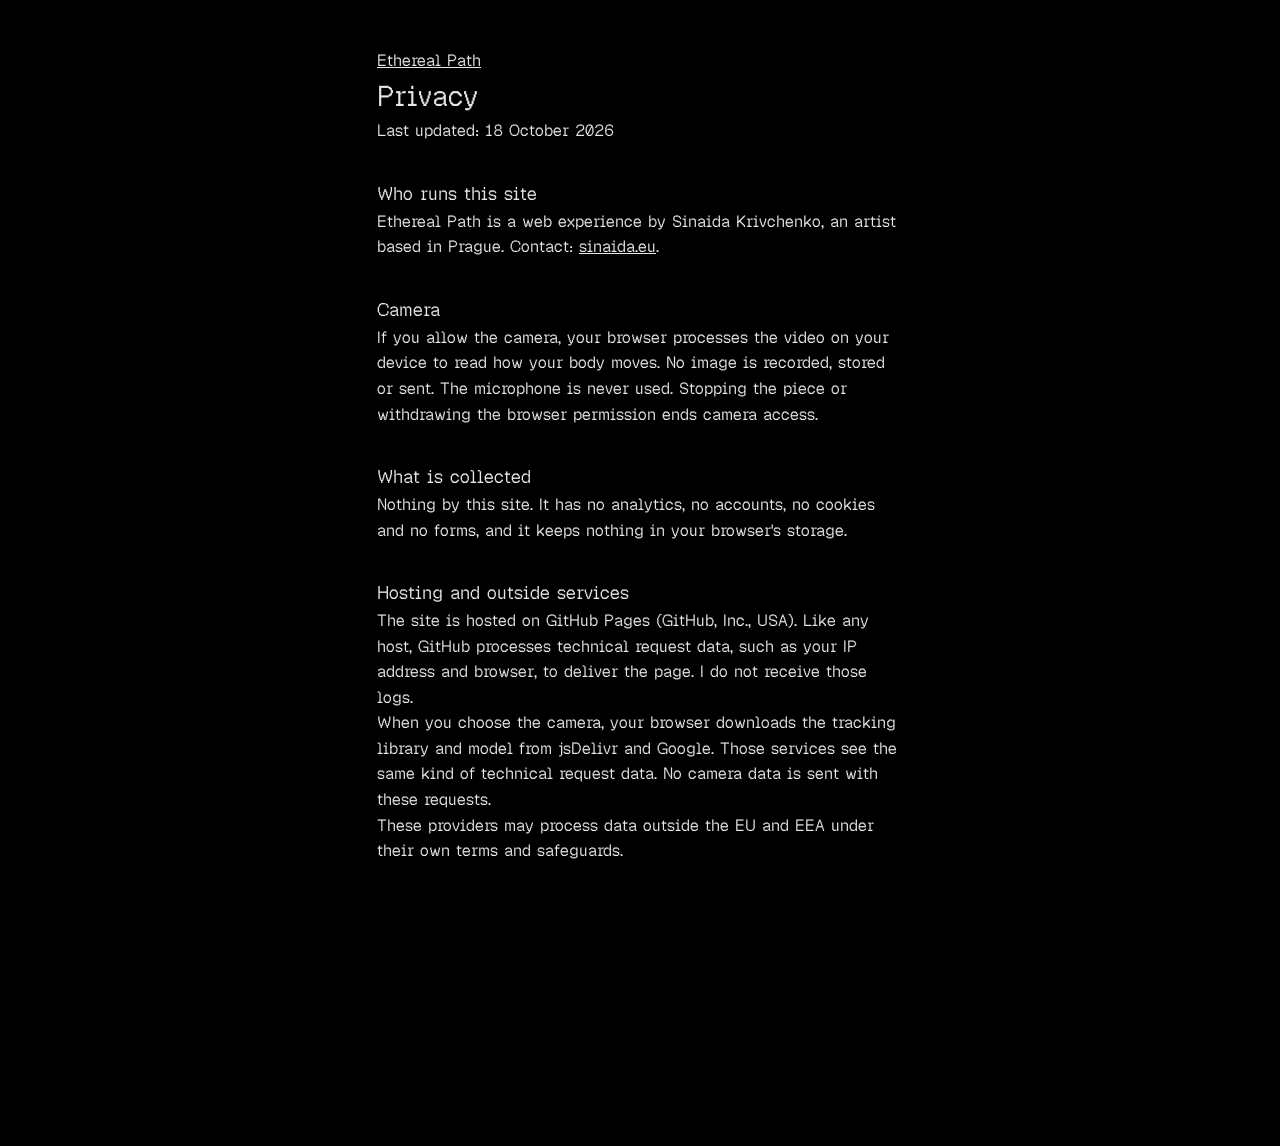
==== privacy.html @ def52b4b "Release 26.10.18 Co-Authored-By: Claude Opus 5.5 <noreply@anthropic.com>" ====
<!doctype html>
<html lang="en">
<head>
  <meta charset="UTF-8">
  <meta name="viewport" content="width=device-width, initial-scale=1.0">
  <title>Privacy | Ethereal Path</title>
  <meta name="description" content="Privacy policy for Ethereal Path, a web experience by Sinaida Krivchenko.">
  <link rel="stylesheet" href="css/main.css">
  <style>
    body { overflow: auto; background: #000; color: #e8e8e8; }
    main { max-width: 62ch; margin: 0 auto; padding: 48px 16px 64px; font-family: 'Geist Pixel', monospace; line-height: 1.6; }
    h1 { font-size: 28px; font-weight: 400; } h2 { font-size: 18px; font-weight: 400; margin-top: 2em; }
    a { color: inherit; }
  </style>
</head>
<body>
  <main>
    <p><a href="./">Ethereal Path</a></p>
    <h1>Privacy</h1>
    <p>Last updated: 18 October 2026</p>

    <h2>Who runs this site</h2>
    <p>Ethereal Path is a web experience by Sinaida Krivchenko, an artist based in Prague. Contact: <a href="https://sinaida.eu/">sinaida.eu</a>.</p>

    <h2>Camera</h2>
    <p>If you allow the camera, your browser processes the video on your device to read how your body moves. No image is recorded, stored or sent. The microphone is never used. Stopping the piece or withdrawing the browser permission ends camera access.</p>

    <h2>What is collected</h2>
    <p>Nothing by this site. It has no analytics, no accounts, no cookies and no forms, and it keeps nothing in your browser's storage.</p>

    <h2>Hosting and outside services</h2>
    <p>The site is hosted on GitHub Pages (GitHub, Inc., USA). Like any host, GitHub processes technical request data, such as your IP address and browser, to deliver the page. I do not receive those logs.</p>
    <p>When you choose the camera, your browser downloads the tracking library and model from jsDelivr and Google. Those services see the same kind of technical request data. No camera data is sent with these requests.</p>
    <p>These providers may process data outside the EU and EEA under their own terms and safeguards.</p>

    <h2>Your rights</h2>
    <p>Under the GDPR you can ask for access, correction, deletion, restriction or portability of your personal data, and you can object to its processing. This site holds no personal data about you, so the only data related to your visit is the hosts' technical logs. You can also complain to a supervisory authority; in the Czech Republic that is the Office for Personal Data Protection (uoou.gov.cz).</p>
  </main>
</body>
</html>
<!-- Je suis le spectre d'une rose que tu portais hier au bal. -->
---- css/main.css ----
/* ---- type: Geist Pixel (SIL OFL), self-hosted — same face as sinaida.eu.
   One weight (400); .wordmark below intentionally doesn't request 700 so
   the browser never faux-bolds a pixel face into a smear. See
   assets/fonts/. ---- */
@font-face {
  font-family: 'Geist Pixel';
  font-style: normal;
  font-weight: 400;
  font-display: swap;
  src: url('../assets/fonts/geist-pixel-latin.woff2') format('woff2');
  unicode-range: U+0000-00FF, U+0131, U+0152-0153, U+02BB-02BC, U+02C6, U+02DA, U+02DC, U+0304, U+0308, U+0329, U+2000-206F, U+20AC, U+2122, U+2191, U+2193, U+2212, U+2215, U+FEFF, U+FFFD;
}
@font-face {
  font-family: 'Geist Pixel';
  font-style: normal;
  font-weight: 400;
  font-display: swap;
  src: url('../assets/fonts/geist-pixel-latin-ext.woff2') format('woff2');
  unicode-range: U+0100-02BA, U+02BD-02C5, U+02C7-02CC, U+02CE-02D7, U+02DD-02FF, U+0304, U+0308, U+0329, U+1D00-1DBF, U+1E00-1E9F, U+1EF2-1EFF, U+2020, U+20A0-20AB, U+20AD-20C0, U+2113, U+2C60-2C7F, U+A720-A7FF;
}

* {
  margin: 0;
  padding: 0;
  box-sizing: border-box;
}

html, body {
  height: 100%;
  background: #000;
  color: #eaf5ff;
  font-family: 'Geist Pixel', monospace;
  font-weight: 400;
  letter-spacing: 0;
  overflow: hidden;
}

#gl {
  position: fixed;
  inset: 0;
  width: 100%;
  height: 100%;
  display: block;
}

#splash, #overlay {
  position: fixed;
  inset: 0;
}

#overlay {
  pointer-events: none;
}

/* ---- splash: glass floating on the water (Act-0 shows through) ---- */
.splash {
  display: flex;
  align-items: center;
  justify-content: center;
  background: rgba(0, 6, 12, 0.18);
  color: #dfeaf2;
  transition: opacity 1.5s ease;
  overflow-y: auto;
  z-index: 10;
}

/* ---- glassmorphism: bubble-panel over the live shader ---- */
.glass {
  background: linear-gradient(135deg, rgba(255, 255, 255, 0.10), rgba(120, 210, 255, 0.04));
  backdrop-filter: blur(14px) saturate(1.25);
  -webkit-backdrop-filter: blur(14px) saturate(1.25);
  border: 1px solid rgba(190, 235, 255, 0.22);
  border-radius: 22px;
  box-shadow:
    inset 0 1px 0 rgba(255, 255, 255, 0.22),
    inset 0 -12px 30px rgba(90, 200, 255, 0.06),
    0 18px 50px rgba(0, 0, 0, 0.45);
}

/* ---- wordmark: plain, legible, Geist Pixel — its own slower, wider ripple
   and chroma separation carries the psychedelic feel without breaking
   layout the way the old per-letter goo filter did. ---- */
.wordmark {
  font-family: 'Geist Pixel', monospace;
  font-weight: 400;
  font-size: clamp(1.8rem, 6vw, 3.2rem);
  letter-spacing: 0.06em;
  color: #eaf6ff;
  text-shadow: 0 0 26px rgba(120, 220, 255, 0.45);
  text-align: center;
  margin-bottom: 0.6rem;
  line-height: 1.25;
  animation: psyFloat 7s ease-in-out infinite, wordmarkChroma 9s linear infinite;
}
@keyframes wordmarkChroma {
  0%   { filter: drop-shadow(3px 0 0 rgba(255, 70, 120, 0.4)) drop-shadow(-3px 0 0 rgba(70, 220, 255, 0.4)); }
  33%  { filter: drop-shadow(-2px 2.4px 0 rgba(255, 70, 120, 0.4)) drop-shadow(2px -2.4px 0 rgba(70, 220, 255, 0.4)); }
  66%  { filter: drop-shadow(2.4px -2px 0 rgba(255, 70, 120, 0.4)) drop-shadow(-2.4px 2px 0 rgba(70, 220, 255, 0.4)); }
  100% { filter: drop-shadow(3px 0 0 rgba(255, 70, 120, 0.4)) drop-shadow(-3px 0 0 rgba(70, 220, 255, 0.4)); }
}
@media (prefers-reduced-motion: reduce) {
  .wordmark { animation: none; }
}

/* ---- unified glass tile: every choice in the app is one of these ---- */
.tile-row {
  display: flex;
  gap: 1rem;
  justify-content: center;
  margin: 1.2rem 0 0.4rem;
  flex-wrap: wrap;
}
.tile {
  display: flex;
  flex-direction: column;
  align-items: center;
  gap: 0.3rem;
  min-width: 9.5rem;
  padding: 0.85rem 1.5rem;
  font: inherit;
  font-size: 1rem;
  color: #eaf6ff;
  cursor: pointer;
  background: linear-gradient(135deg, rgba(255, 255, 255, 0.09), rgba(120, 210, 255, 0.035));
  backdrop-filter: blur(10px) saturate(1.2);
  -webkit-backdrop-filter: blur(10px) saturate(1.2);
  border: 1px solid rgba(190, 235, 255, 0.20);
  border-radius: 999px;
  box-shadow:
    inset 0 1px 0 rgba(255, 255, 255, 0.18),
    0 6px 18px rgba(0, 0, 0, 0.35);
  text-shadow: 0 0 12px rgba(130, 210, 255, 0.35);
  transition: border-color 0.35s ease, box-shadow 0.35s ease, transform 0.35s ease, background 0.35s ease, opacity 0.3s ease;
}
.tile:hover:not(:disabled), .tile:focus-visible {
  border-color: rgba(160, 220, 255, 0.6);
  transform: translateY(-2px);
  outline: none;
}
.tile.selected {
  border-color: rgba(170, 230, 255, 0.9);
  background: linear-gradient(135deg, rgba(255, 255, 255, 0.16), rgba(120, 210, 255, 0.10));
  box-shadow:
    0 0 26px rgba(110, 210, 255, 0.35),
    inset 0 1px 0 rgba(255, 255, 255, 0.30);
  transform: translateY(-2px);
}
.tile:disabled { opacity: 0.35; cursor: default; transform: none; }

/* ---- psychedelic ripple: every tile/pill/text-plate floats on its own
   phase and drifts through a slow RGB (chromatic) separation. `translate`
   is used instead of `transform` for the bob so it composites cleanly with
   the existing hover/selected `transform: translateY(...)` rather than
   fighting it — modern browsers animate translate/rotate/scale alongside
   transform as independent layers. ---- */
@keyframes psyFloat {
  0%, 100% { translate: 0 0; }
  50% { translate: 0 -5px; }
}
@keyframes psyChroma {
  0%   { filter: drop-shadow(1.6px 0 0 rgba(255, 70, 120, 0.45)) drop-shadow(-1.6px 0 0 rgba(70, 220, 255, 0.45)); }
  33%  { filter: drop-shadow(-1.1px 1.3px 0 rgba(255, 70, 120, 0.45)) drop-shadow(1.1px -1.3px 0 rgba(70, 220, 255, 0.45)); }
  66%  { filter: drop-shadow(1.3px -1.1px 0 rgba(255, 70, 120, 0.45)) drop-shadow(-1.3px 1.1px 0 rgba(70, 220, 255, 0.45)); }
  100% { filter: drop-shadow(1.6px 0 0 rgba(255, 70, 120, 0.45)) drop-shadow(-1.6px 0 0 rgba(70, 220, 255, 0.45)); }
}
.tile, .corner-pill, .text-plate, .station-hud {
  animation: psyFloat 5.2s ease-in-out infinite, psyChroma 7.3s linear infinite;
}
/* Non-integer-ratio delays so panels drift out of phase with each other
   instead of bobbing in unison. */
.tile-row .tile:nth-child(2) { animation-delay: -1.7s, -2.4s; }
.tile-row .tile:nth-child(3) { animation-delay: -3.1s, -4.9s; }
.mute-btn { animation-delay: -0.9s, -1.6s; }
.rest-btn { animation-delay: -2.6s, -3.3s; }
.finish-btn { animation-delay: -4.1s, -0.4s; }
@media (prefers-reduced-motion: reduce) {
  .tile, .corner-pill, .text-plate, .station-hud { animation: none; }
}

.deck-title {
  font-size: 1.1rem;
  color: #d6f2ff;
}
.deck-sub { font-size: 0.82rem; opacity: 0.75; }

.splash-privacy {
  margin-top: 0.7rem;
  font-size: 0.9rem;
  font-style: italic;
  opacity: 0.8;
  text-shadow: 0 0 10px rgba(0, 0, 0, 0.4);
}

/* ---- step area: quality -> camera -> path, one glass step at a time ---- */
.step-area { margin-top: 0.4rem; }
.step-label {
  font-size: 0.95rem;
  opacity: 0.85;
  margin-bottom: 0.2rem;
}
.step-panel {
  opacity: 1;
  transform: translateY(0);
  transition: opacity 0.4s ease, transform 0.4s ease;
}
.step-panel.step-out {
  opacity: 0;
  transform: translateY(-6px);
}

/* ---- station HUD: ghost target + live self + rep count ---- */
.station-hud {
  position: fixed;
  left: 50%;
  bottom: 6%;
  transform: translateX(-50%) translateY(12px);
  width: min(30vmin, 220px);
  padding: 0.7rem 0.9rem 0.6rem;
  text-align: center;
  z-index: 6;
  pointer-events: none;
  opacity: 0;
  transition: opacity 0.8s ease, transform 0.8s ease;
}
.station-hud.visible {
  opacity: 1;
  transform: translateX(-50%) translateY(0);
}
.hud-canvas {
  width: 100%;
  aspect-ratio: 1 / 1.15;
  display: block;
}
.hud-guide {
  font-size: 0.82rem;
  line-height: 1.35;
  opacity: 0.95;
  text-shadow: 0 0 4px rgba(0, 0, 0, 0.8), 0 0 14px rgba(120, 210, 255, 0.35);
}
.hud-count {
  margin-top: 0.2rem;
  font-size: 0.78rem;
  letter-spacing: 0.15em;
  opacity: 0.7;
  text-shadow: 0 0 4px rgba(0, 0, 0, 0.8);
}

.constellation-figure {
  width: 100%;
  height: 100%;
  display: block;
}

@media (max-width: 700px) {
  .station-hud { width: min(44vmin, 190px); bottom: 4%; }
}
.splash.fading { opacity: 0; }
.splash.fading-in { animation: splashIn 1.5s ease; }
@keyframes splashIn { from { opacity: 0; } to { opacity: 1; } }

.splash-inner {
  max-width: 34rem;
  padding: 3rem 1.5rem;
  text-align: center;
}
.splash-title {
  font-size: clamp(1.6rem, 4vw, 2.4rem);
  font-weight: normal;
  letter-spacing: 0.35em;
  margin-bottom: 0.8rem;
  text-shadow: 0 0 24px rgba(140, 190, 255, 0.35);
}
.splash-subtitle {
  opacity: 0.75;
  font-style: italic;
  margin-bottom: 1.6rem;
}
.hairline {
  border: none;
  border-top: 1px solid rgba(255, 255, 255, 0.12);
  margin: 1.4rem 0;
}
.splash-intro { line-height: 1.65; opacity: 0.9; }
.splash-credit { margin-top: 1.2rem; font-size: 0.95rem; }
.splash-credit a {
  color: #cfd8e3;
  text-shadow: 0 0 18px rgba(140, 190, 255, 0.35);
}
.splash-warning { margin-top: 0.7rem; font-size: 0.85rem; opacity: 0.6; }
.splash-bench { font-size: 0.95rem; opacity: 0.8; min-height: 1.4em; }
.shimmer { animation: shimmer 1.8s ease-in-out infinite; }
@keyframes shimmer { 0%, 100% { opacity: 0.45; } 50% { opacity: 0.95; } }
@media (prefers-reduced-motion: reduce) {
  .shimmer { animation: none; }
}
.splash-quality { margin-top: 0.7rem; font-size: 0.95rem; }
.quality-select {
  background: transparent;
  color: #cfd8e3;
  border: 1px solid rgba(255, 255, 255, 0.25);
  border-radius: 2px;
  font: inherit;
  padding: 0.15rem 0.5rem;
}
.splash-eco-note { margin-top: 0.5rem; font-size: 0.85rem; opacity: 0.65; font-style: italic; }
.splash-fallback-note { margin-top: 0.8rem; font-size: 0.9rem; opacity: 0.75; font-style: italic; }

/* ---- text plate: glass backing for any text drawn over the live tunnel —
   fixes the contrast problem where cues/hints/calibration text crossed a
   bright ring and became unreadable. ---- */
.text-plate {
  display: inline-block;
  background: linear-gradient(135deg, rgba(4, 14, 24, 0.42), rgba(4, 14, 24, 0.24));
  backdrop-filter: blur(10px) saturate(1.15);
  -webkit-backdrop-filter: blur(10px) saturate(1.15);
  border: 1px solid rgba(190, 235, 255, 0.14);
  border-radius: 16px;
  padding: 0.7rem 1.3rem;
  text-shadow: 0 0 4px rgba(0, 0, 0, 0.8), 0 0 18px rgba(120, 210, 255, 0.4);
}

/* ---- calibration ---- */
.calibration {
  position: absolute;
  inset: 0;
  display: flex;
  flex-direction: column;
  align-items: center;
  justify-content: center;
  gap: 1.6rem;
}
.calibration[hidden] { display: none; }
.cal-plate {
  display: flex;
  flex-direction: column;
  align-items: center;
  gap: 1.6rem;
  padding: 2.4rem 2.8rem;
}
.cal-circle {
  width: 72px;
  height: 72px;
  border: 1px solid rgba(160, 210, 255, 0.7);
  border-radius: 50%;
  box-shadow: 0 0 32px rgba(140, 190, 255, 0.45);
  animation: calPulse 3s ease-in-out infinite;
}
@keyframes calPulse {
  0%, 100% { transform: scale(1); opacity: 0.7; }
  50% { transform: scale(1.12); opacity: 1; }
}
.cal-text { opacity: 0.85; font-style: italic; text-align: center; }

/* ---- in-journey overlay ---- */
.question-text {
  position: absolute;
  top: 18%;
  left: 50%;
  transform: translateX(-50%);
  width: min(80vw, 40rem);
  text-align: center;
  font-style: italic;
  font-size: clamp(1.3rem, 2.6vw, 2rem);
  color: #eaf6ff;
  opacity: 0;
  transition: opacity 4s ease;
}
.question-text.visible { opacity: 1; transition: opacity 1.5s ease; }

.cue-text {
  position: absolute;
  bottom: 18%;
  left: 50%;
  transform: translateX(-50%);
  width: min(85vw, 34rem);
  text-align: center;
  font-size: 1rem;
  opacity: 0;
  transition: opacity 2s ease;
}
.cue-text.visible { opacity: 0.92; transition: opacity 1s ease; }

.hint {
  position: absolute;
  bottom: 8%;
  left: 50%;
  transform: translateX(-50%);
  width: min(85vw, 34rem);
  text-align: center;
  font-size: 0.95rem;
  font-style: italic;
  opacity: 0;
  transition: opacity 1.2s ease;
}
.hint.visible { opacity: 0.92; }

/* ---- corner pills: mute + rest, small glass plates instead of bare text -- */
.corner-pill {
  position: absolute;
  bottom: 1rem;
  pointer-events: auto;
  color: #eaf6ff;
  font: inherit;
  font-size: 0.82rem;
  cursor: pointer;
  padding: 0.35rem 0.85rem;
  border-radius: 999px;
  background: linear-gradient(135deg, rgba(255, 255, 255, 0.08), rgba(120, 210, 255, 0.03));
  backdrop-filter: blur(8px);
  -webkit-backdrop-filter: blur(8px);
  border: 1px solid rgba(190, 235, 255, 0.14);
  opacity: 0.65;
  transition: opacity 0.35s ease, border-color 0.35s ease;
}
.corner-pill:hover, .corner-pill:focus-visible { opacity: 1; border-color: rgba(160, 220, 255, 0.5); outline: none; }
.mute-btn { right: 1.2rem; }
.rest-btn { left: 1.2rem; }
.finish-btn {
  bottom: auto;
  top: 1.2rem;
  left: 50%;
  /* Static centering uses `transform` (not `translate`) so it composes
     independently of the animated `translate` float — see psyFloat. */
  transform: translateX(-50%);
}

/* ---- step-back: subtle link back to the main menu from steps 2 & 3 ---- */
.step-back {
  display: block;
  margin: 0 auto 0.9rem;
  background: none;
  border: none;
  color: #eaf6ff;
  opacity: 0.55;
  font: inherit;
  font-size: 0.8rem;
  cursor: pointer;
  text-decoration: underline dotted;
}
.step-back:hover, .step-back:focus-visible { opacity: 1; outline: none; }

/* ---- end screen: quote + playlist ---- */
.end-quote {
  margin: 0.8rem 0 0.4rem;
  font-style: italic;
  font-size: 1.05rem;
  opacity: 0.9;
  line-height: 1.5;
}

/* ---- tunnel dim (pause active) ---- */
#gl.gl-dim {
  filter: brightness(0.35);
  transition: filter 1s ease;
}

/* ---- pause layer ---- */
.pause-layer {
  position: fixed;
  inset: 0;
  display: flex;
  flex-direction: column;
  align-items: center;
  justify-content: center;
  gap: 3rem;
  z-index: 20;
  background: rgba(0, 0, 0, 0.85);
  opacity: 0;
  pointer-events: none;
  transition: opacity 1s ease, pointer-events 1s ease;
}
.pause-layer.visible {
  opacity: 1;
  pointer-events: auto;
}
.pause-layer.surfacing {
  animation: surfaceFade 2s ease forwards;
}
@keyframes surfaceFade {
  0% { opacity: 1; }
  100% { opacity: 0; }
}
/* Direct "finish here" exit: a clean black fade, no empty figure/mantra
   box or return-or-surface buttons floating in it (see pause.js finishNow). */
.pause-layer.exit-only .pause-figure,
.pause-layer.exit-only .pause-mantra,
.pause-layer.exit-only .pause-buttons {
  visibility: hidden;
}

.pause-figure {
  flex-shrink: 0;
  width: 40vmin;
  height: 40vmin;
  max-width: 420px;
  max-height: 420px;
}

.pause-mantra {
  max-width: 32rem;
  text-align: center;
  font-style: italic;
  font-size: 1rem;
  opacity: 0.85;
  line-height: 1.6;
  padding: 0 1.5rem;
}

.pause-buttons {
  display: flex;
  gap: 1.2rem;
  justify-content: center;
  flex-wrap: wrap;
  padding: 0 1.5rem;
}
.pause-buttons .tile {
  flex-shrink: 0;
  min-width: 9rem;
}

/* ---- mobile pause ---- */
@media (max-width: 700px) {
  .pause-figure {
    width: 50vmin;
    max-width: 280px;
  }
  .pause-mantra {
    font-size: 0.95rem;
  }
  .pause-buttons {
    flex-direction: column;
    gap: 0.8rem;
  }
  .pause-buttons .tile {
    width: 100%;
    min-height: 48px;
  }
}

/* ---- mobile ---- */
@media (max-width: 700px) {
  .splash-inner { padding: 2rem 1.2rem; }
  .tile-row { flex-direction: column; align-items: stretch; }
  .tile { width: 100%; min-height: 48px; }
  .question-text { top: 12%; }
}
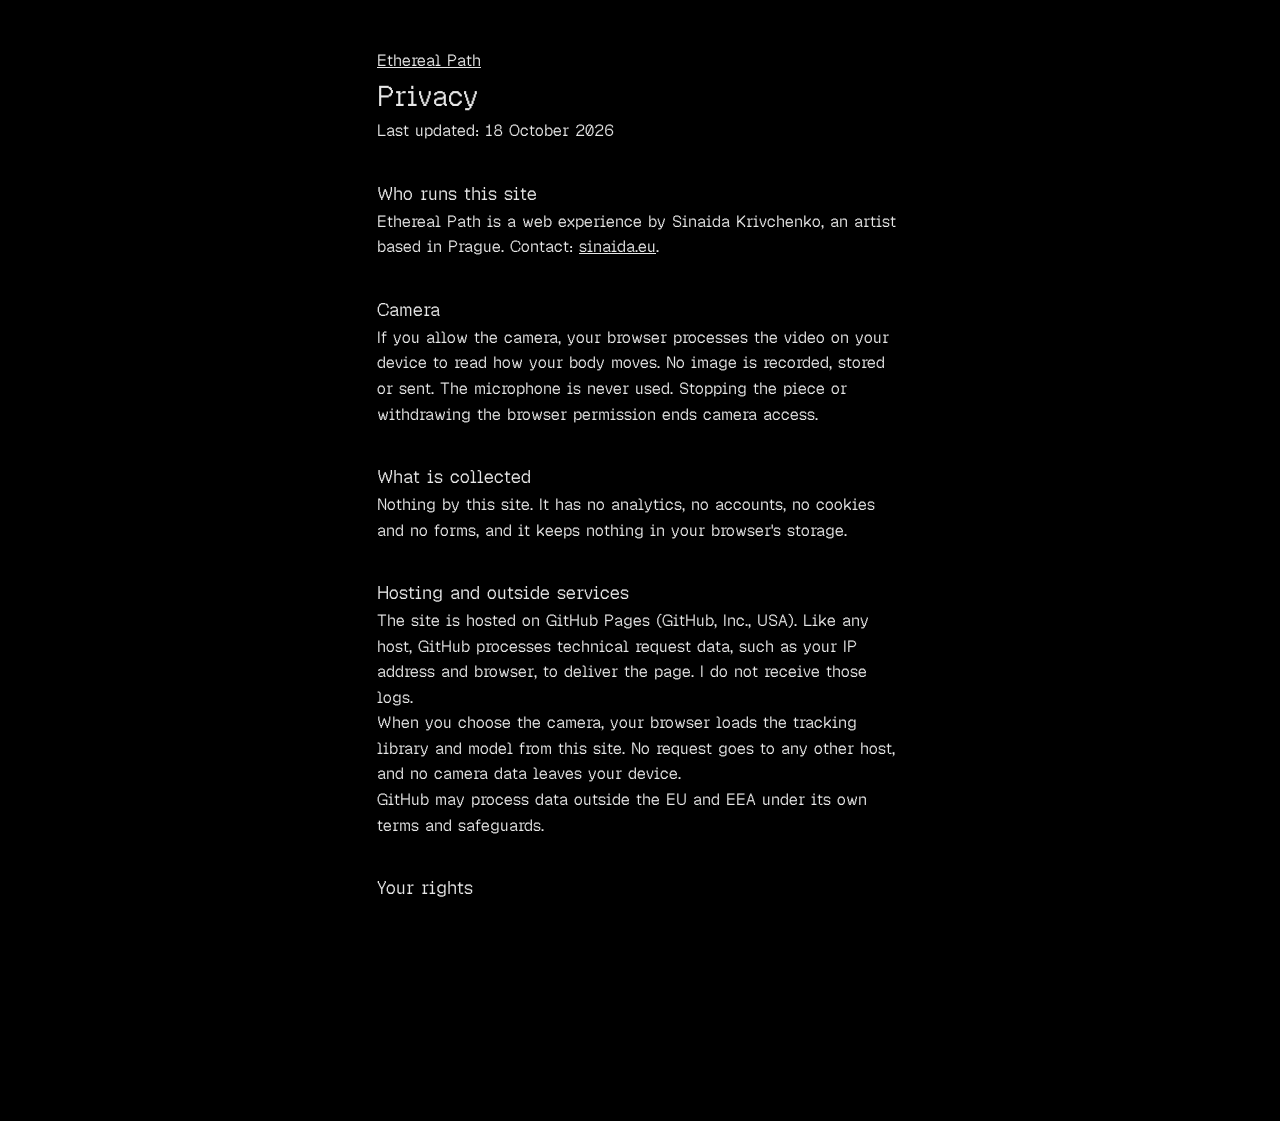
==== commit e5910204: "Release 26.11.07.01 Co-Authored-By: Claude Opus 5.5 <noreply@anthropic.com>" ====
--- a/privacy.html
+++ b/privacy.html
@@ -3,6 +3,8 @@
 <head>
   <meta charset="UTF-8">
   <meta name="viewport" content="width=device-width, initial-scale=1.0">
+  <meta http-equiv="Content-Security-Policy" content="default-src 'none'; script-src 'self' 'wasm-unsafe-eval'; style-src 'self' 'unsafe-inline'; img-src 'self' data: blob:; font-src 'self'; media-src 'self' blob:; connect-src 'self'; worker-src 'self' blob:; manifest-src 'self'; object-src 'none'; base-uri 'none'; form-action 'none'">
+  <meta name="referrer" content="strict-origin-when-cross-origin">
   <title>Privacy | Ethereal Path</title>
   <meta name="description" content="Privacy policy for Ethereal Path, a web experience by Sinaida Krivchenko.">
   <link rel="stylesheet" href="css/main.css">
@@ -30,8 +32,8 @@
 
     <h2>Hosting and outside services</h2>
     <p>The site is hosted on GitHub Pages (GitHub, Inc., USA). Like any host, GitHub processes technical request data, such as your IP address and browser, to deliver the page. I do not receive those logs.</p>
-    <p>When you choose the camera, your browser downloads the tracking library and model from jsDelivr and Google. Those services see the same kind of technical request data. No camera data is sent with these requests.</p>
-    <p>These providers may process data outside the EU and EEA under their own terms and safeguards.</p>
+    <p>When you choose the camera, your browser loads the tracking library and model from this site. No request goes to any other host, and no camera data leaves your device.</p>
+    <p>GitHub may process data outside the EU and EEA under its own terms and safeguards.</p>
 
     <h2>Your rights</h2>
     <p>Under the GDPR you can ask for access, correction, deletion, restriction or portability of your personal data, and you can object to its processing. This site holds no personal data about you, so the only data related to your visit is the hosts' technical logs. You can also complain to a supervisory authority; in the Czech Republic that is the Office for Personal Data Protection (uoou.gov.cz).</p>
